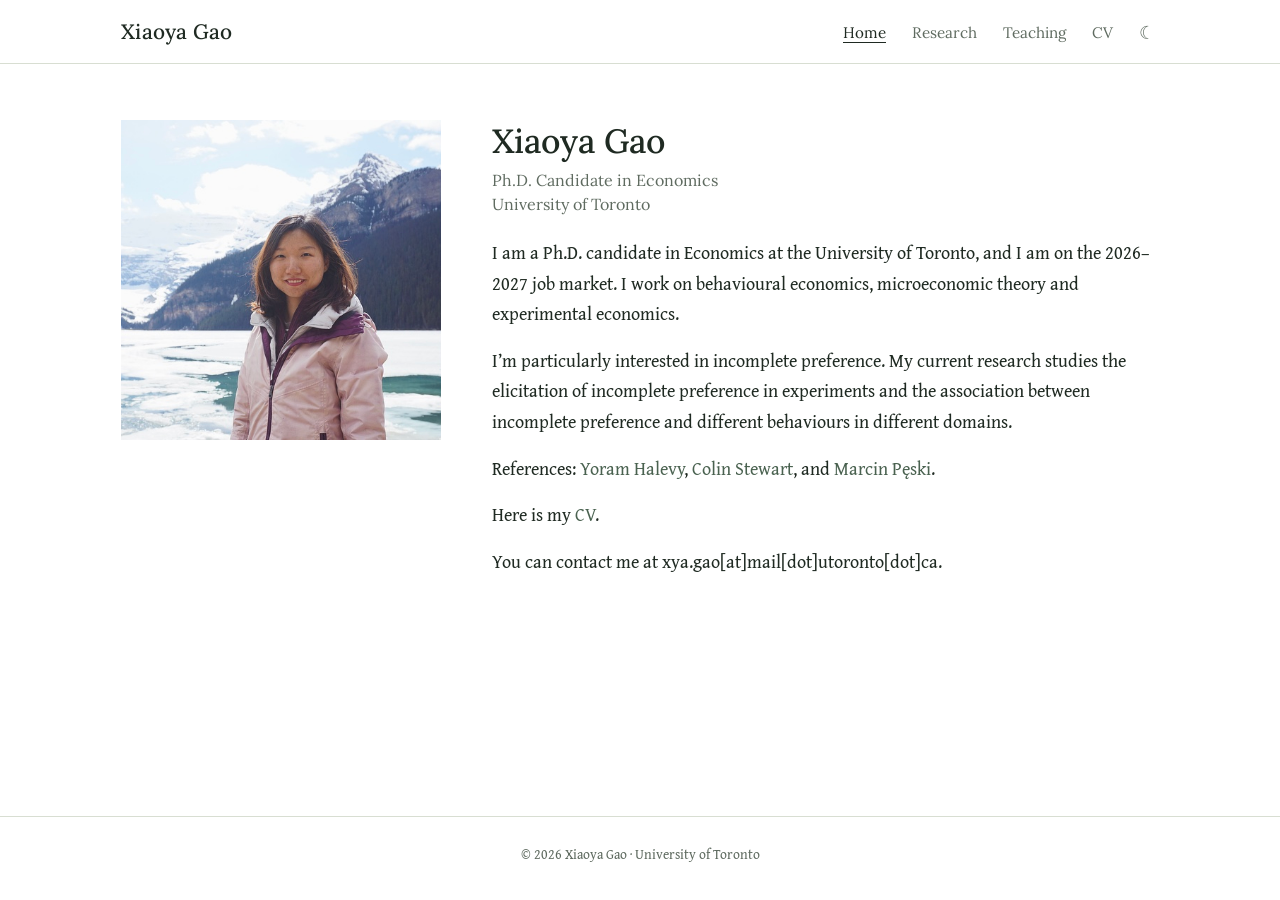
==== index.html @ 13a210c1 "Always open in light mode Drop the prefers-color-scheme block and the OS check in the toggle, so the" ====
<!DOCTYPE html>
<html lang="en">
<head>
<meta charset="utf-8">
<script>
/* Applies the saved theme before first paint to avoid a flash of the wrong one. */
(function(){try{var t=localStorage.getItem('theme');
if(t==='dark'||t==='light')document.documentElement.setAttribute('data-theme',t);}catch(e){}})();
</script>
<meta name="viewport" content="width=device-width, initial-scale=1">
<!-- PRE-LAUNCH: remove this line when the site goes public -->
<meta name="robots" content="noindex, nofollow">
<title>Xiaoya Gao</title>
<meta name="description" content="Xiaoya Gao is a Ph.D. candidate in Economics at the University of Toronto, working on behavioural economics, microeconomic theory, and experimental economics.">
<link rel="icon" type="image/png" sizes="32x32" href="images/favicon-32.png?v=2">
<link rel="icon" type="image/png" sizes="16x16" href="images/favicon-16.png?v=2">
<link rel="icon" href="favicon.ico?v=2" sizes="32x32">
<link rel="apple-touch-icon" href="images/apple-touch-icon.png?v=2">
<link rel="preconnect" href="https://fonts.googleapis.com">
<link rel="preconnect" href="https://fonts.gstatic.com" crossorigin>
<link href="https://fonts.googleapis.com/css2?family=Lora:ital,wght@0,400;0,500;0,600;1,400&family=Gentium+Book+Plus:ital,wght@0,400;0,700;1,400&display=swap" rel="stylesheet">
<link rel="stylesheet" href="css/style.css?v=5">
</head>
<body>

<header class="site-header">
  <div class="container">
    <nav class="site-nav">
      <a class="brand" href="./">Xiaoya Gao</a>
      <div class="nav-right">
        <input type="checkbox" id="nav-toggle" class="nav-toggle">
        <ul class="nav-links">
          <li><a href="./" aria-current="page">Home</a></li>
          <li><a href="research/">Research</a></li>
          <li><a href="teaching/">Teaching</a></li>
          <li><a href="files/cv.pdf">CV</a></li>
        </ul>
        <button class="theme-button" id="theme-toggle" type="button"
                aria-label="Switch to dark mode" title="Switch to dark mode">&#9790;</button>
        <label for="nav-toggle" class="nav-burger" aria-label="Toggle navigation">
          <span></span><span></span><span></span>
        </label>
      </div>
    </nav>
  </div>
</header>

<main>
  <section class="section">
    <div class="container">

      <div class="hero">
        <img class="hero-photo" src="images/profile.jpg" alt="Xiaoya Gao">
        <div class="hero-body">

        <h1>Xiaoya Gao</h1>
        <div class="hero-role">Ph.D. Candidate in Economics</div>
        <div class="hero-affil">University of Toronto</div>

        <div class="hero-bio">
          <p>I am a Ph.D. candidate in Economics at the University of Toronto, and I am on
          the 2026&ndash;2027 job market. I work on behavioural economics, microeconomic
          theory and experimental economics.</p>

          <p>I&rsquo;m particularly interested in incomplete preference. My current research
          studies the elicitation of incomplete preference in experiments and the association
          between incomplete preference and different behaviours in different domains.</p>

          <p>References:
          <a href="https://yoram-halevy.faculty.economics.utoronto.ca/">Yoram Halevy</a>,
          <a href="https://sites.google.com/view/colinstewart">Colin Stewart</a>, and
          <a href="https://marcinpeski.github.io/">Marcin P&#281;ski</a>.</p>

          <p class="hero-meta">Here is my <a href="files/cv.pdf">CV</a>.</p>
          <p class="hero-meta">You can contact me at xya.gao[at]mail[dot]utoronto[dot]ca.</p>
        </div>

        </div>
      </div>

    </div>
  </section>
</main>

<footer class="site-footer">
  <div class="container">
    <span>&copy; 2026 Xiaoya Gao &middot; University of Toronto</span>
  </div>
</footer>


<script>
(function(){
  var root = document.documentElement, btn = document.getElementById('theme-toggle');
  if (!btn) return;
  var MOON = '\u263E', SUN = '\u2600\uFE0E';   /* ☾  and  ☀︎  */
  function current(){
    /* Light is the default; only an explicit choice makes it dark. */
    return root.getAttribute('data-theme') === 'dark' ? 'dark' : 'light';
  }
  function paint(){
    var dark = current() === 'dark';
    btn.textContent = dark ? SUN : MOON;
    btn.setAttribute('aria-label', dark ? 'Switch to light mode' : 'Switch to dark mode');
    btn.setAttribute('title',      dark ? 'Switch to light mode' : 'Switch to dark mode');
  }
  paint();
  btn.addEventListener('click', function(){
    var next = current() === 'dark' ? 'light' : 'dark';
    root.setAttribute('data-theme', next);
    try { localStorage.setItem('theme', next); } catch(e){}
    paint();
  });
})();
</script>

</body>
</html>
---- css/style.css ----
/* ==========================================================================
   Xiaoya Gao — personal academic site
   Serif typography: Lora (headings) + Gentium Book Plus (body)
   ========================================================================== */

:root {
  --head:   "Lora", Georgia, "Times New Roman", serif;
  --body:   "Gentium Book Plus", "Gentium Basic", Georgia, "Times New Roman", serif;

  /* Deep-sage palette. To revert to the navy/grey original:
     --ink:#212121; --muted:#5a5a5a; --accent:#002A5C; --rule:#e2e2e2; */
  --ink:       #1F2A22;   /* near-black, faint green cast */
  --muted:     #5F6B60;   /* secondary text            5.6:1 */
  --accent:    #4A6250;   /* links only                6.7:1 */
  --rule:      #D8DED2;   /* hairlines and borders */
  --bg:        #ffffff;
  --photo-dim: 1;

  --gutter:  clamp(24px, 4vw, 72px);
  /* Widest the page ever gets. Without a cap, text on a large monitor runs to
     ~175 characters per line and paragraphs stop wrapping. 1140px keeps the
     intro around 75 characters — wide, but still readable. */
  --frame:   1140px;
  /* Reading width for prose blocks inside the frame. */
  --measure: 44rem;
  --header-h:  64px;
}

/* Dark theme — opt-in only. The site always opens light, whatever the
   reader's OS is set to; dark applies solely when they press the toggle. */
:root[data-theme="dark"] {
  --ink:       #E6E9E4;   /* 14.5:1 on --bg */
  --muted:     #9BA79D;   /*  7.1:1 */
  --accent:    #A9C3B0;   /*  9.4:1 */
  --rule:      #2B332D;
  --bg:        #151916;
  --photo-dim: .88;
}


*, *::before, *::after { box-sizing: border-box; }

html { -webkit-text-size-adjust: 100%; }

body {
  margin: 0;
  transition: background-color .2s ease, color .2s ease;
  /* Keeps the footer at the bottom of the viewport on short pages */
  min-height: 100vh;
  display: flex;
  flex-direction: column;
  background: var(--bg);
  color: var(--ink);
  font-family: var(--body);
  font-size: 1.125rem;     /* 18px */
  line-height: 1.7;
  -webkit-font-smoothing: antialiased;
}

a { color: var(--accent); text-decoration: none; }
a:hover { text-decoration: underline; }

img { max-width: 100%; height: auto; }

.container {
  width: 100%;
  max-width: var(--frame);
  margin: 0 auto;
  padding: 0 var(--gutter);
}

/* ---------- Header / navigation ------------------------------------------ */

.site-header {
  position: sticky;
  top: 0;
  z-index: 100;
  height: var(--header-h);
  background: var(--bg);
  border-bottom: 1px solid var(--rule);
}

.site-nav {
  display: flex;
  align-items: center;
  justify-content: space-between;
  height: var(--header-h);
}

.brand {
  font-family: var(--head);
  font-size: 1.3rem;
  font-weight: 500;
  color: var(--ink);
  letter-spacing: .01em;
}
.brand:hover { text-decoration: none; color: var(--accent); }

.nav-right {
  display: flex;
  align-items: center;
  gap: 22px;
}

.nav-links {
  display: flex;
  align-items: center;
  gap: 26px;
  list-style: none;
  margin: 0;
  padding: 0;
}

.nav-links a {
  font-family: var(--head);
  font-size: .95rem;
  color: var(--muted);
}
.nav-links a:hover { color: var(--ink); text-decoration: none; }
.nav-links a[aria-current="page"] {
  color: var(--ink);
  border-bottom: 1px solid var(--ink);
}

/* Light/dark switch — a plain text glyph, no chrome. Swap the characters in
   the toggle script at the bottom of each page to change the symbol. */
.theme-button {
  background: none;
  border: 0;
  padding: 2px 4px;
  margin: 0;
  font-family: var(--head);
  font-size: 1.15rem;
  line-height: 1;
  color: var(--muted);
  cursor: pointer;
  transition: color .15s ease;
}
.theme-button:hover { color: var(--ink); }
.theme-button:focus-visible { outline: 1px solid var(--accent); outline-offset: 3px; }

.nav-toggle { display: none; }

.nav-burger { display: none; cursor: pointer; padding: 6px; }
.nav-burger span {
  display: block;
  width: 22px; height: 1.5px;
  margin: 5px 0;
  background: var(--ink);
}

/* ---------- Sections ----------------------------------------------------- */

.section { padding: 56px 0 72px; }

h1 {
  font-family: var(--head);
  font-size: 2.1rem;
  font-weight: 500;
  color: var(--ink);
  text-align: left;
  margin: 0 0 6px;
  line-height: 1.25;
}

/* Centered section headings, Lora 400 — as on the reference site */
h2 {
  font-family: var(--head);
  font-size: 1.5rem;
  font-weight: 400;
  color: var(--ink);
  text-align: center;
  margin: 0 0 28px;
}

h2:not(:first-child) { margin-top: 60px; }

.section-rule {
  border: 0;
  border-top: 1px solid var(--rule);
  margin: 56px 0 0;
}

p { margin: 0 0 16px; }

/* ---------- Home hero ---------------------------------------------------- */

.hero {
  display: flex;
  align-items: flex-start;
  gap: clamp(32px, 4vw, 56px);
}

.hero-photo {
  flex: 0 0 320px;
  width: 320px;
  height: 320px;
  object-fit: cover;
  object-position: center;
  filter: brightness(var(--photo-dim));
}

.hero-body { min-width: 0; }

.hero-role,
.hero-affil {
  font-family: var(--head);
  font-size: 1rem;
  color: var(--muted);
  line-height: 1.5;
}
.hero-affil { margin-bottom: 22px; }

.hero-bio p { margin-bottom: 16px; }

.hero-meta { margin: 0 0 4px; }

/* Text column — keeps a readable measure and gives the centred section
   headings the same axis as the entries beneath them. */
.text-col {
  max-width: var(--measure);
  margin: 0 auto;
}

/* ---------- Publication entries ------------------------------------------ */

.pub-entry { margin-bottom: 34px; }
.pub-entry:last-child { margin-bottom: 0; }

.pub-title {
  font-family: var(--head);
  font-size: 1.25rem;
  font-weight: 400;
  color: var(--ink);
  margin: 0 0 4px;
  line-height: 1.4;
}
.pub-title a { color: var(--ink); }
.pub-title a:hover { color: var(--accent); }

.pub-authors {
  margin: 0 0 4px;
  color: var(--muted);
  font-size: 1rem;
}

.pub-venue {
  margin: 0 0 4px;
  color: var(--muted);
  font-size: 1rem;
  font-style: italic;
}

.pub-abstract { margin-top: 8px; }

.pub-abstract summary {
  font-family: var(--head);
  font-size: .95rem;
  color: var(--accent);
  cursor: pointer;
  list-style: none;
}
.pub-abstract summary::-webkit-details-marker { display: none; }
.pub-abstract summary::before {
  content: "▸ ";
  display: inline-block;
  transition: transform .15s ease;
}
.pub-abstract[open] summary::before { content: "▾ "; }
.pub-abstract summary:hover { text-decoration: underline; }

.pub-abstract p {
  margin: 10px 0 0;
  font-size: 1rem;
  line-height: 1.65;
  text-align: justify;
  hyphens: auto;
}
.pub-abstract p::first-line { }

/* ---------- Simple two-column lists (teaching) --------------------------- */

.entry-list { margin: 0 0 8px; }

.entry {
  display: flex;
  justify-content: space-between;
  align-items: baseline;
  gap: 24px;
  padding: 10px 0;
  border-bottom: 1px solid var(--rule);
  font-size: 1rem;
}
.entry:last-child { border-bottom: 0; }

.entry-main { min-width: 0; }
.entry-name { color: var(--ink); }
.entry-sub { display: block; color: var(--muted); font-size: .9rem; font-style: italic; }

.entry-years {
  flex: 0 0 auto;
  color: var(--muted);
  white-space: nowrap;
  font-variant-numeric: tabular-nums;
}

.role-block { margin-bottom: 40px; }
.role-block:last-child { margin-bottom: 0; }

.role-title {
  font-family: var(--head);
  font-size: 1.15rem;
  font-weight: 400;
  color: var(--ink);
  margin: 0 0 10px;
}

/* ---------- Footer ------------------------------------------------------- */

main { flex: 1 0 auto; }

.site-footer {
  flex-shrink: 0;
  padding: 26px 0 34px;
  border-top: 1px solid var(--rule);
  font-size: .85rem;
  color: var(--muted);
  text-align: center;
}

/* ---------- Responsive --------------------------------------------------- */

@media (max-width: 760px) {
  .nav-burger { display: block; }

  .nav-links {
    position: absolute;
    top: var(--header-h);
    left: 0; right: 0;
    flex-direction: column;
    align-items: flex-start;
    gap: 0;
    background: var(--bg);
    border-bottom: 1px solid var(--rule);
    padding: 0 24px;
    max-height: 0;
    overflow: hidden;
    transition: max-height .25s ease;
  }
  .nav-links li { width: 100%; }
  .nav-links a {
    display: block;
    padding: 12px 0;
    font-size: 1rem;
    border-bottom: 1px solid var(--rule);
  }
  .nav-links li:last-child a { border-bottom: 0; }
  .nav-links a[aria-current="page"] { border-bottom: 1px solid var(--rule); }

  .nav-toggle:checked ~ .nav-links { max-height: 320px; }

  .section { padding: 40px 0 56px; }

  h1 { font-size: 1.8rem; }
  h2 { font-size: 1.35rem; }

  .hero {
    flex-direction: column;
    align-items: center;
    gap: 26px;
  }
  .hero-photo { flex: 0 0 auto; width: 240px; height: 240px; }
  .hero-body { width: 100%; }

  .pub-abstract p { text-align: left; }

  .entry { flex-direction: column; gap: 2px; }
}

@media print {
  .site-header, .site-footer { display: none; }
  .pub-abstract[open] summary { display: none; }
}
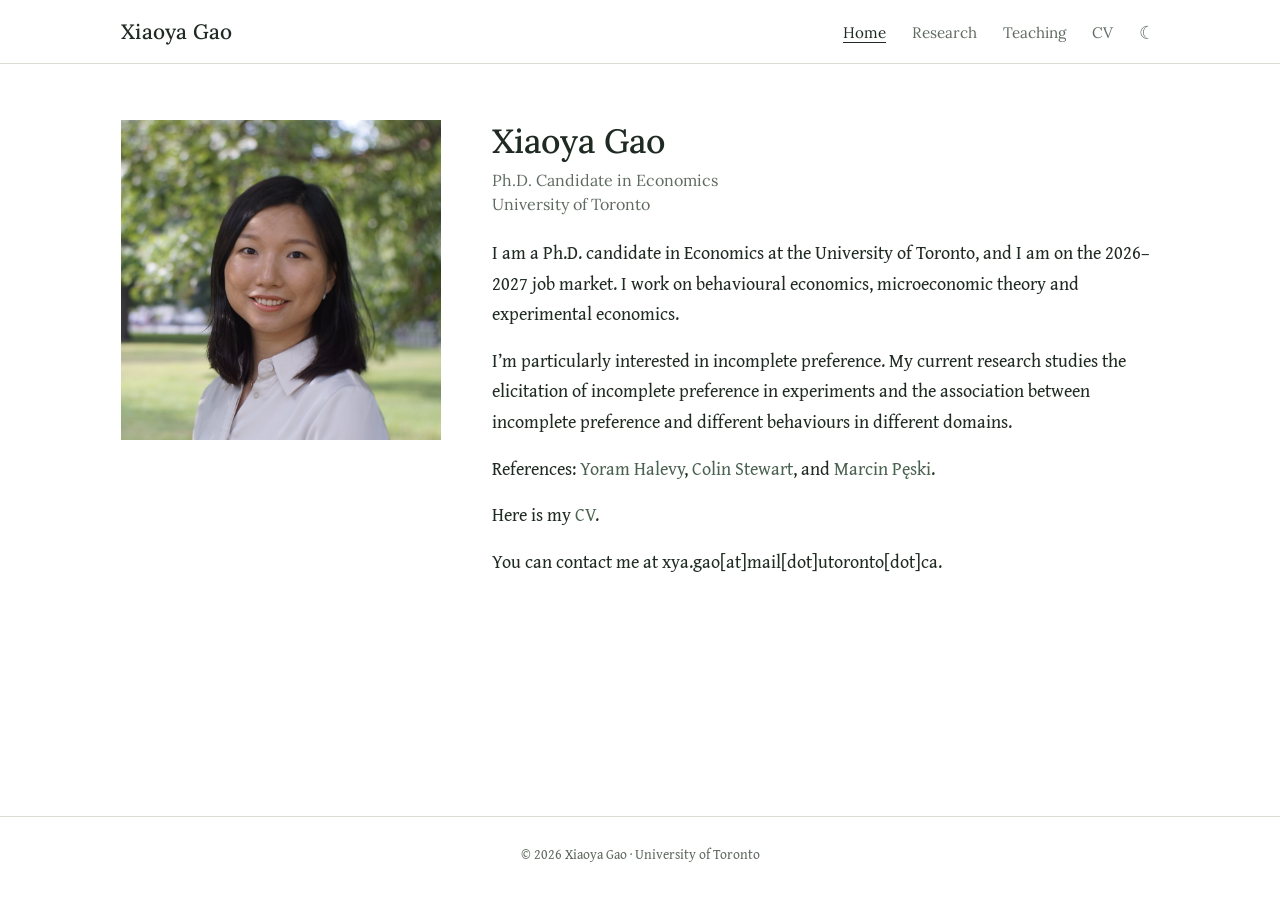
==== commit 588544b3: "New profile photo Professional outdoor headshot, cropped square from a 2852x3993 portrait and resize" ====
--- a/index.html
+++ b/index.html
@@ -50,7 +50,7 @@
     <div class="container">
 
       <div class="hero">
-        <img class="hero-photo" src="images/profile.jpg" alt="Xiaoya Gao">
+        <img class="hero-photo" src="images/profile.jpg?v=2" alt="Xiaoya Gao">
         <div class="hero-body">
 
         <h1>Xiaoya Gao</h1>
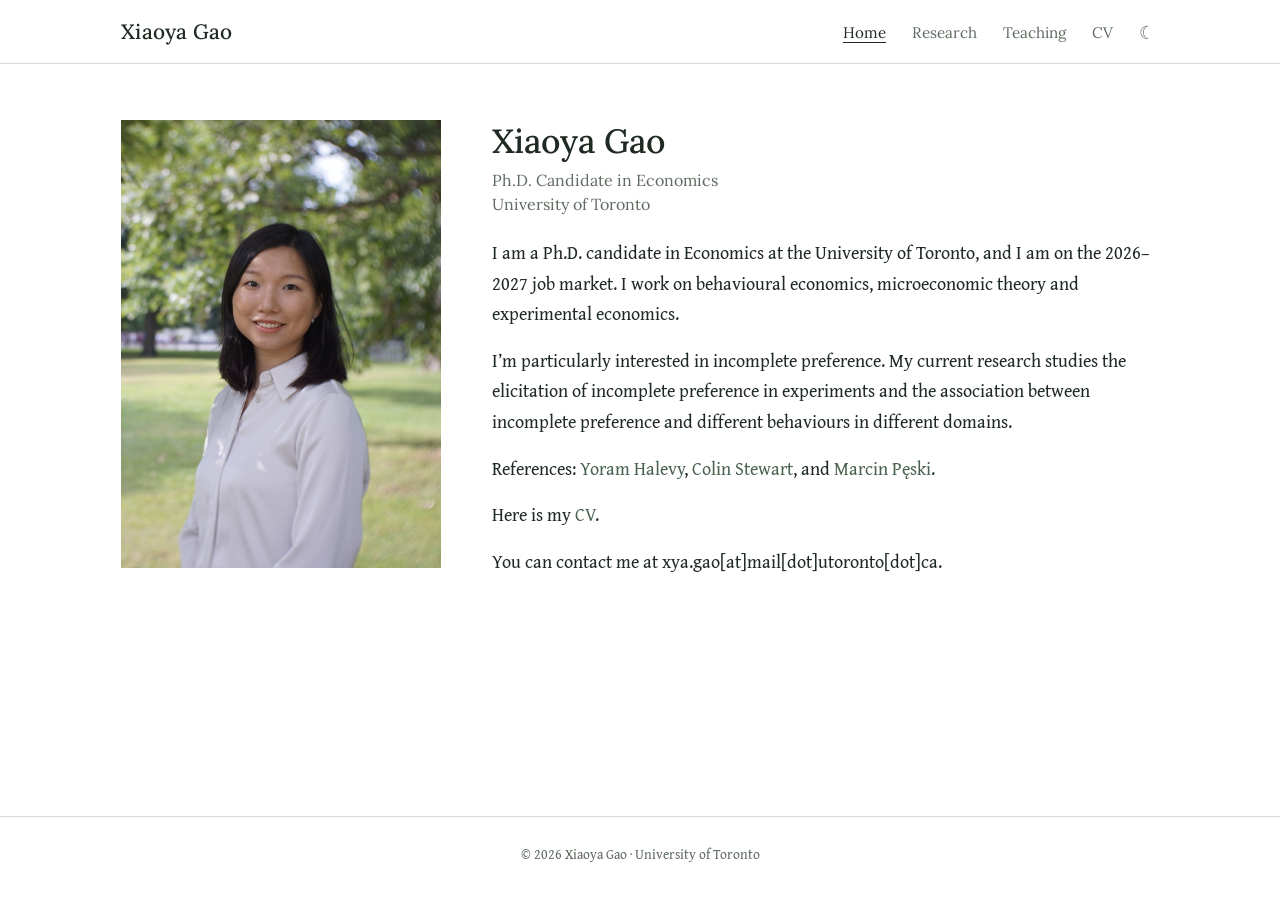
==== commit 67ed94d6: "Show the full photo, uncropped Drop the square crop: the image is now the whole 2852x3993 portrait s" ====
--- a/index.html
+++ b/index.html
@@ -19,7 +19,7 @@
 <link rel="preconnect" href="https://fonts.googleapis.com">
 <link rel="preconnect" href="https://fonts.gstatic.com" crossorigin>
 <link href="https://fonts.googleapis.com/css2?family=Lora:ital,wght@0,400;0,500;0,600;1,400&family=Gentium+Book+Plus:ital,wght@0,400;0,700;1,400&display=swap" rel="stylesheet">
-<link rel="stylesheet" href="css/style.css?v=5">
+<link rel="stylesheet" href="css/style.css?v=6">
 </head>
 <body>
 
@@ -50,7 +50,7 @@
     <div class="container">
 
       <div class="hero">
-        <img class="hero-photo" src="images/profile.jpg?v=2" alt="Xiaoya Gao">
+        <img class="hero-photo" src="images/profile.jpg?v=3" alt="Xiaoya Gao">
         <div class="hero-body">
 
         <h1>Xiaoya Gao</h1>
--- a/css/style.css
+++ b/css/style.css
@@ -194,9 +194,7 @@
 .hero-photo {
   flex: 0 0 320px;
   width: 320px;
-  height: 320px;
-  object-fit: cover;
-  object-position: center;
+  height: auto;            /* full photo at its own aspect ratio — no crop */
   filter: brightness(var(--photo-dim));
 }
 
@@ -369,7 +367,7 @@
     align-items: center;
     gap: 26px;
   }
-  .hero-photo { flex: 0 0 auto; width: 240px; height: 240px; }
+  .hero-photo { flex: 0 0 auto; width: 240px; }
   .hero-body { width: 100%; }
 
   .pub-abstract p { text-align: left; }
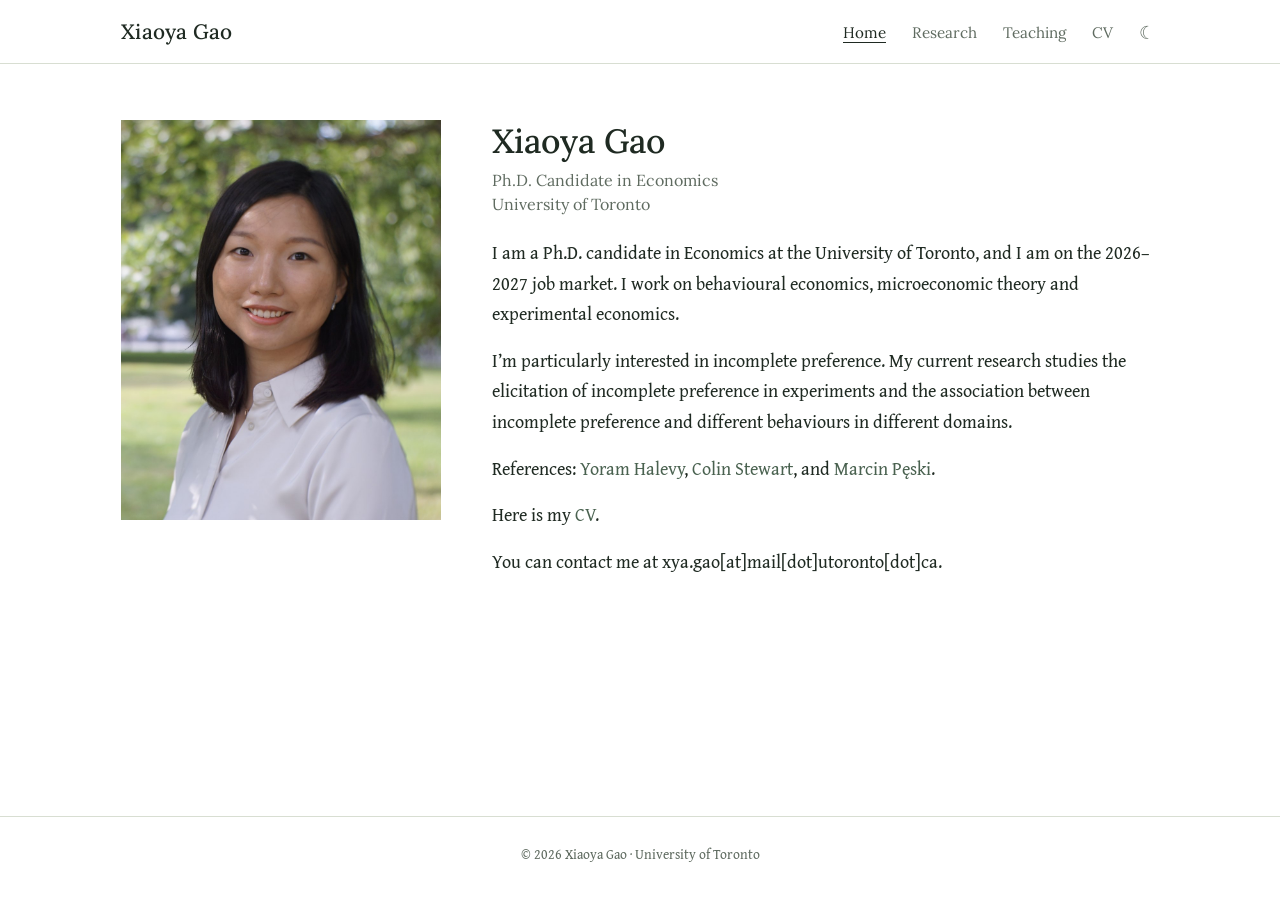
==== commit 0bf4d0d0: "Tighter 4:5 portrait crop of the profile photo Trims the tree canopy above and brings the frame in s" ====
--- a/index.html
+++ b/index.html
@@ -50,7 +50,7 @@
     <div class="container">
 
       <div class="hero">
-        <img class="hero-photo" src="images/profile.jpg?v=3" alt="Xiaoya Gao">
+        <img class="hero-photo" src="images/profile.jpg?v=4" alt="Xiaoya Gao">
         <div class="hero-body">
 
         <h1>Xiaoya Gao</h1>
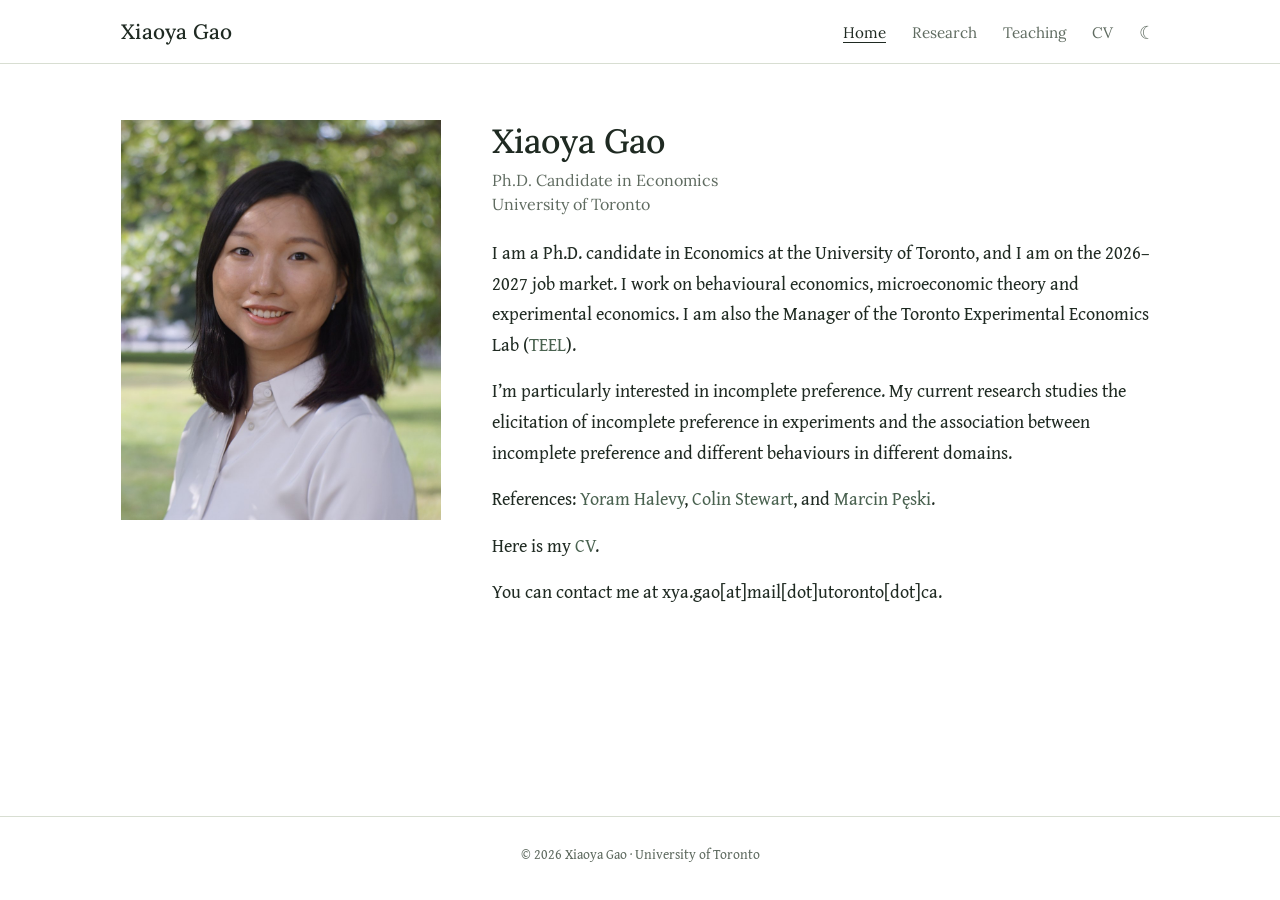
==== commit 84b87620: "Add TEEL lab manager role to the bio Co-Authored-By: Claude Opus 5 <noreply@anthropic.com>" ====
--- a/index.html
+++ b/index.html
@@ -8,8 +8,6 @@
 if(t==='dark'||t==='light')document.documentElement.setAttribute('data-theme',t);}catch(e){}})();
 </script>
 <meta name="viewport" content="width=device-width, initial-scale=1">
-<!-- PRE-LAUNCH: remove this line when the site goes public -->
-<meta name="robots" content="noindex, nofollow">
 <title>Xiaoya Gao</title>
 <meta name="description" content="Xiaoya Gao is a Ph.D. candidate in Economics at the University of Toronto, working on behavioural economics, microeconomic theory, and experimental economics.">
 <link rel="icon" type="image/png" sizes="32x32" href="images/favicon-32.png?v=2">
@@ -19,7 +17,7 @@
 <link rel="preconnect" href="https://fonts.googleapis.com">
 <link rel="preconnect" href="https://fonts.gstatic.com" crossorigin>
 <link href="https://fonts.googleapis.com/css2?family=Lora:ital,wght@0,400;0,500;0,600;1,400&family=Gentium+Book+Plus:ital,wght@0,400;0,700;1,400&display=swap" rel="stylesheet">
-<link rel="stylesheet" href="css/style.css?v=6">
+<link rel="stylesheet" href="css/style.css?v=7">
 </head>
 <body>
 
@@ -60,7 +58,9 @@
         <div class="hero-bio">
           <p>I am a Ph.D. candidate in Economics at the University of Toronto, and I am on
           the 2026&ndash;2027 job market. I work on behavioural economics, microeconomic
-          theory and experimental economics.</p>
+          theory and experimental economics. I am also the Manager of the Toronto
+          Experimental Economics Lab
+          (<a href="https://teel.economics.utoronto.ca/">TEEL</a>).</p>
 
           <p>I&rsquo;m particularly interested in incomplete preference. My current research
           studies the elicitation of incomplete preference in experiments and the association
--- a/css/style.css
+++ b/css/style.css
@@ -266,6 +266,39 @@
 }
 .pub-abstract[open] summary::before { content: "▾ "; }
 .pub-abstract summary:hover { text-decoration: underline; }
+
+/* Conferences a paper has been presented at */
+.pub-presented {
+  margin: 0 0 4px;
+  font-size: .95rem;
+  color: var(--muted);
+}
+
+/* "Go to paper" and similar — outlined button, fills on hover */
+.pub-links {
+  display: flex;
+  flex-wrap: wrap;
+  gap: 12px;
+  margin-top: 14px;
+}
+
+.pub-link {
+  display: inline-block;
+  font-family: var(--head);
+  font-size: .9rem;
+  line-height: 1;
+  padding: 9px 16px;
+  color: var(--accent);
+  border: 1px solid var(--accent);
+  border-radius: 2px;
+  transition: background-color .15s ease, color .15s ease;
+}
+.pub-link:hover {
+  background: var(--accent);
+  color: var(--bg);
+  text-decoration: none;
+}
+.pub-link:focus-visible { outline: 1px solid var(--accent); outline-offset: 3px; }
 
 .pub-abstract p {
   margin: 10px 0 0;
